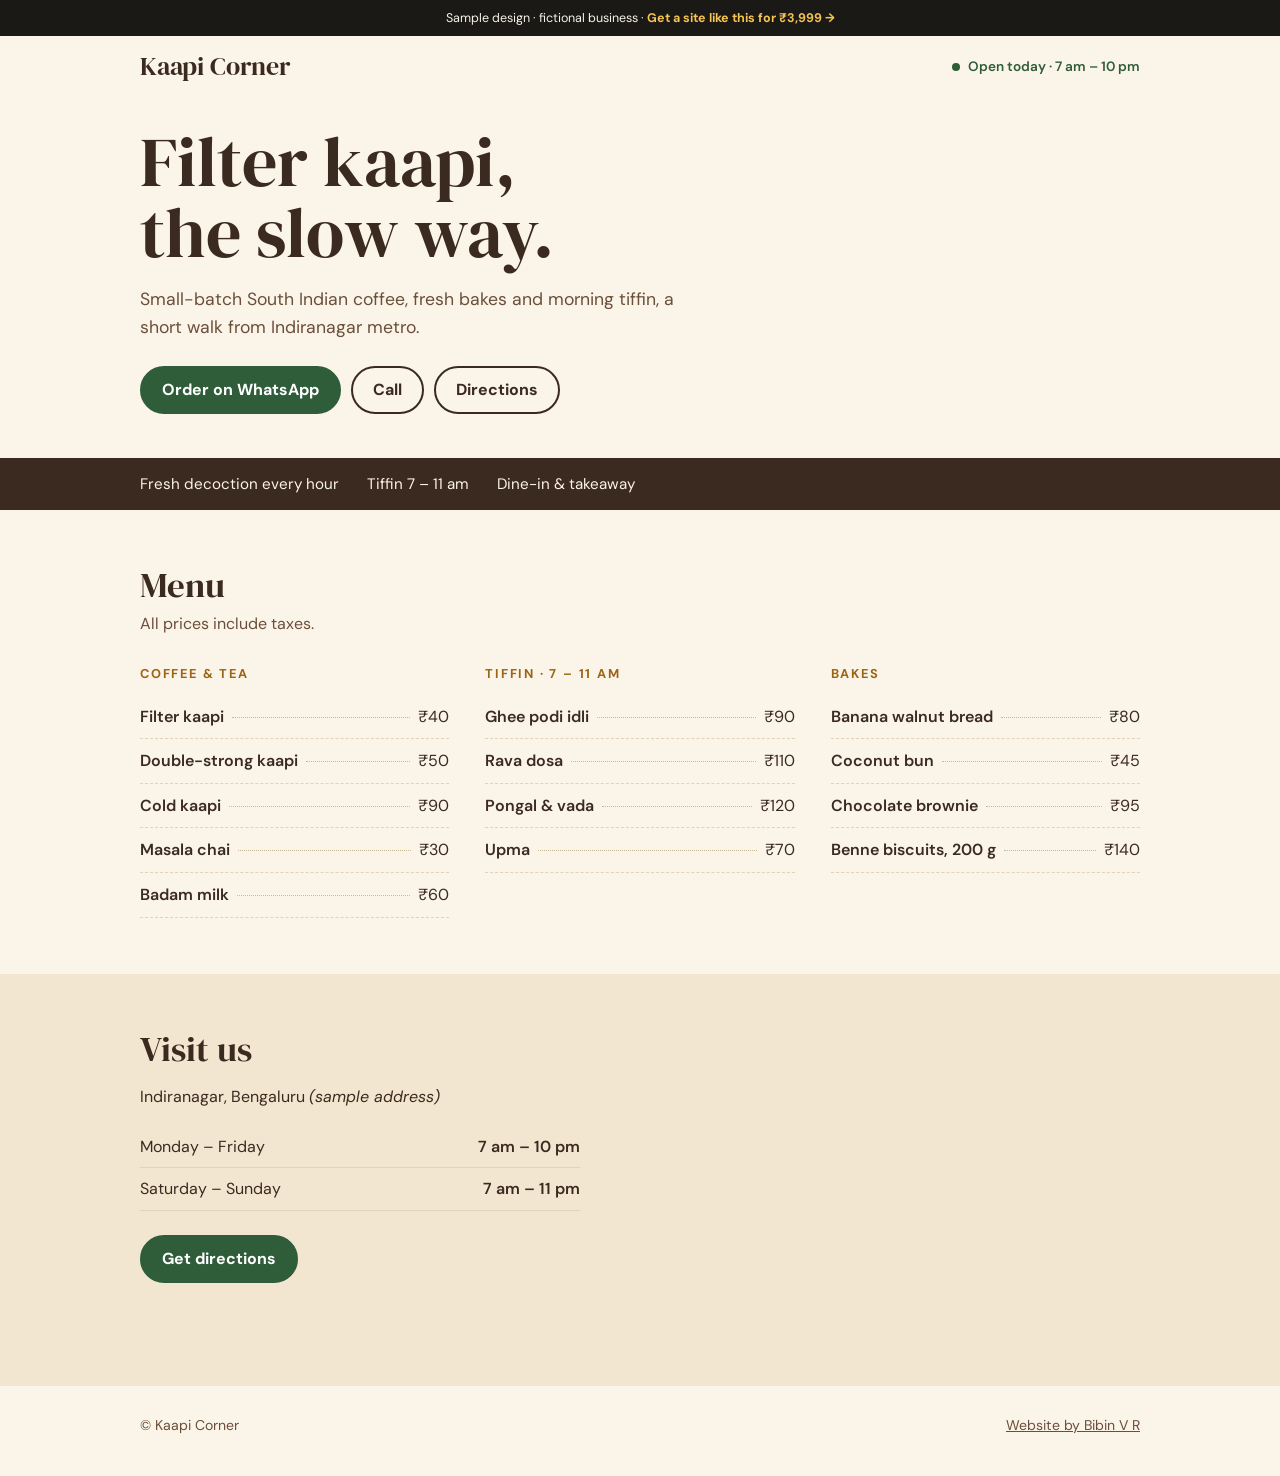
==== samples/cafe/index.html @ c6b63362 "Websites in 24 hours: landing page, 3 sample sites, policy pages" ====
<!doctype html>
<html lang="en">
<head>
<meta charset="utf-8">
<meta name="viewport" content="width=device-width, initial-scale=1">
<meta name="robots" content="noindex">
<title>Kaapi Corner · Filter coffee &amp; tiffin, Indiranagar (sample site)</title>
<link rel="preconnect" href="https://fonts.googleapis.com">
<link rel="preconnect" href="https://fonts.gstatic.com" crossorigin>
<link href="https://fonts.googleapis.com/css2?family=DM+Sans:opsz,wght@9..40,400;9..40,600;9..40,700&family=DM+Serif+Display&display=swap" rel="stylesheet">
<style>
:root{--cream:#FBF4E8;--cream-2:#F3E6D0;--coffee:#3B2A20;--coffee-2:#6B4F3A;--leaf:#2F5D3A;--brass:#9C6516;--line:#E2D2B8}
*{box-sizing:border-box}
body{margin:0;background:var(--cream);color:var(--coffee);font:400 16px/1.6 "DM Sans",system-ui,sans-serif}
a{color:inherit}
:focus-visible{outline:3px solid var(--brass);outline-offset:3px}
.sample-bar{display:block;background:#1B1915;color:#F7F3EA;font-size:12.5px;text-align:center;padding:8px 12px;text-decoration:none}
.sample-bar b{color:#F5C451}
.wrap{max-width:1040px;margin:0 auto;padding:0 20px}
header.site{display:flex;justify-content:space-between;align-items:center;flex-wrap:wrap;gap:8px 12px;padding:18px 0}
.logo{font:400 1.6rem/1 "DM Serif Display",Georgia,serif;text-decoration:none}
.open-now{font-size:.85rem;font-weight:600;color:var(--leaf);display:flex;align-items:center;gap:8px}
.open-now::before{content:"";width:8px;height:8px;border-radius:50%;background:var(--leaf)}
.hero{padding:28px 0 44px}
.hero h1{font:400 clamp(2.6rem,9vw,4.4rem)/1.02 "DM Serif Display",Georgia,serif;margin:0;max-width:12ch}
.hero p{font-size:1.1rem;color:var(--coffee-2);max-width:32em;margin:16px 0 0}
.cta{display:flex;flex-wrap:wrap;gap:10px;margin-top:24px}
.btn{display:inline-flex;align-items:center;min-height:48px;padding:0 20px;border-radius:999px;font-weight:700;text-decoration:none;border:2px solid var(--coffee)}
.btn-main{background:var(--leaf);border-color:var(--leaf);color:#fff}
.btn-alt{background:transparent;color:var(--coffee)}
.band{background:var(--coffee);color:var(--cream);padding:14px 0;font-size:.95rem}
.band .wrap{display:flex;flex-wrap:wrap;gap:6px 28px}
.menu{padding:56px 0}
.menu h2,.visit h2{font:400 2.2rem/1.1 "DM Serif Display",Georgia,serif;margin:0 0 6px}
.menu .note{color:var(--coffee-2);margin:0 0 28px}
.cols{display:grid;grid-template-columns:repeat(3,minmax(0,1fr));gap:36px}
.cols h3{font-size:.8rem;letter-spacing:.14em;text-transform:uppercase;color:var(--brass);margin:0 0 10px}
.item{display:flex;align-items:baseline;gap:8px;padding:9px 0;border-bottom:1px dashed var(--line)}
.item .name{font-weight:600}
.item .dots{flex:1;border-bottom:1px dotted #CDB896;transform:translateY(-4px)}
.visit{background:var(--cream-2);padding:56px 0}
.visit .grid{display:grid;grid-template-columns:minmax(0,1fr) minmax(0,1.2fr);gap:32px;align-items:start}
.hours{width:100%;border-collapse:collapse;margin-top:14px}
.hours td{padding:8px 0;border-bottom:1px solid var(--line)}
.hours td:last-child{text-align:right;font-weight:600}
.map{width:100%;height:300px;border:0;border-radius:14px}
footer{padding:28px 0 40px;font-size:.88rem;color:var(--coffee-2)}
footer .wrap{display:flex;flex-wrap:wrap;justify-content:space-between;gap:8px}
.toast{position:fixed;left:50%;bottom:20px;transform:translateX(-50%);background:#1B1915;color:#fff;padding:12px 16px;border-radius:10px;font-size:.9rem;width:max-content;max-width:90vw;opacity:0;pointer-events:none;transition:opacity .2s}
.toast.show{opacity:1}
@media (max-width:760px){.cols,.visit .grid{grid-template-columns:1fr;gap:24px}}
@media (prefers-reduced-motion:reduce){.toast{transition:none}}
</style>
</head>
<body>
<a class="sample-bar" href="../../#pricing" target="_top">Sample design · fictional business · <b>Get a site like this for ₹3,999 →</b></a>
<div class="wrap">
  <header class="site">
    <a class="logo" href="#">Kaapi Corner</a>
    <span class="open-now">Open today · 7 am – 10 pm</span>
  </header>
  <section class="hero">
    <h1>Filter kaapi, the slow way.</h1>
    <p>Small-batch South Indian coffee, fresh bakes and morning tiffin, a short walk from Indiranagar metro.</p>
    <div class="cta">
      <a class="btn btn-main" href="#" data-demo="opens a WhatsApp chat with you">Order on WhatsApp</a>
      <a class="btn btn-alt" href="#" data-demo="calls your number">Call</a>
      <a class="btn btn-alt" href="#visit">Directions</a>
    </div>
  </section>
</div>
<div class="band"><div class="wrap"><span>Fresh decoction every hour</span><span>Tiffin 7 – 11 am</span><span>Dine-in &amp; takeaway</span></div></div>
<section class="menu">
  <div class="wrap">
    <h2>Menu</h2>
    <p class="note">All prices include taxes.</p>
    <div class="cols">
      <div>
        <h3>Coffee &amp; tea</h3>
        <div class="item"><span class="name">Filter kaapi</span><span class="dots"></span><span>₹40</span></div>
        <div class="item"><span class="name">Double-strong kaapi</span><span class="dots"></span><span>₹50</span></div>
        <div class="item"><span class="name">Cold kaapi</span><span class="dots"></span><span>₹90</span></div>
        <div class="item"><span class="name">Masala chai</span><span class="dots"></span><span>₹30</span></div>
        <div class="item"><span class="name">Badam milk</span><span class="dots"></span><span>₹60</span></div>
      </div>
      <div>
        <h3>Tiffin · 7 – 11 am</h3>
        <div class="item"><span class="name">Ghee podi idli</span><span class="dots"></span><span>₹90</span></div>
        <div class="item"><span class="name">Rava dosa</span><span class="dots"></span><span>₹110</span></div>
        <div class="item"><span class="name">Pongal &amp; vada</span><span class="dots"></span><span>₹120</span></div>
        <div class="item"><span class="name">Upma</span><span class="dots"></span><span>₹70</span></div>
      </div>
      <div>
        <h3>Bakes</h3>
        <div class="item"><span class="name">Banana walnut bread</span><span class="dots"></span><span>₹80</span></div>
        <div class="item"><span class="name">Coconut bun</span><span class="dots"></span><span>₹45</span></div>
        <div class="item"><span class="name">Chocolate brownie</span><span class="dots"></span><span>₹95</span></div>
        <div class="item"><span class="name">Benne biscuits, 200 g</span><span class="dots"></span><span>₹140</span></div>
      </div>
    </div>
  </div>
</section>
<section class="visit" id="visit">
  <div class="wrap grid">
    <div>
      <h2>Visit us</h2>
      <p>Indiranagar, Bengaluru <em>(sample address)</em></p>
      <table class="hours">
        <tr><td>Monday – Friday</td><td>7 am – 10 pm</td></tr>
        <tr><td>Saturday – Sunday</td><td>7 am – 11 pm</td></tr>
      </table>
      <div class="cta">
        <a class="btn btn-main" href="#" data-demo="opens Google Maps directions to your shop">Get directions</a>
      </div>
    </div>
    <iframe class="map" title="Map of Indiranagar, Bengaluru" loading="lazy" referrerpolicy="no-referrer-when-downgrade" src="https://maps.google.com/maps?q=Indiranagar%2C%20Bengaluru&amp;z=14&amp;output=embed"></iframe>
  </div>
</section>
<footer><div class="wrap"><span>© Kaapi Corner</span><a href="../../" target="_top">Website by Bibin V R</a></div></footer>
<div class="toast" role="status" aria-live="polite"></div>
<script>
document.querySelectorAll('[data-demo]').forEach(function (a) {
  a.addEventListener('click', function (e) {
    e.preventDefault();
    var t = document.querySelector('.toast');
    t.textContent = 'Sample site. On your site, this button ' + a.dataset.demo + '.';
    t.classList.add('show');
    clearTimeout(window.__t); window.__t = setTimeout(function () { t.classList.remove('show'); }, 2800);
  });
});
</script>
</body>
</html>
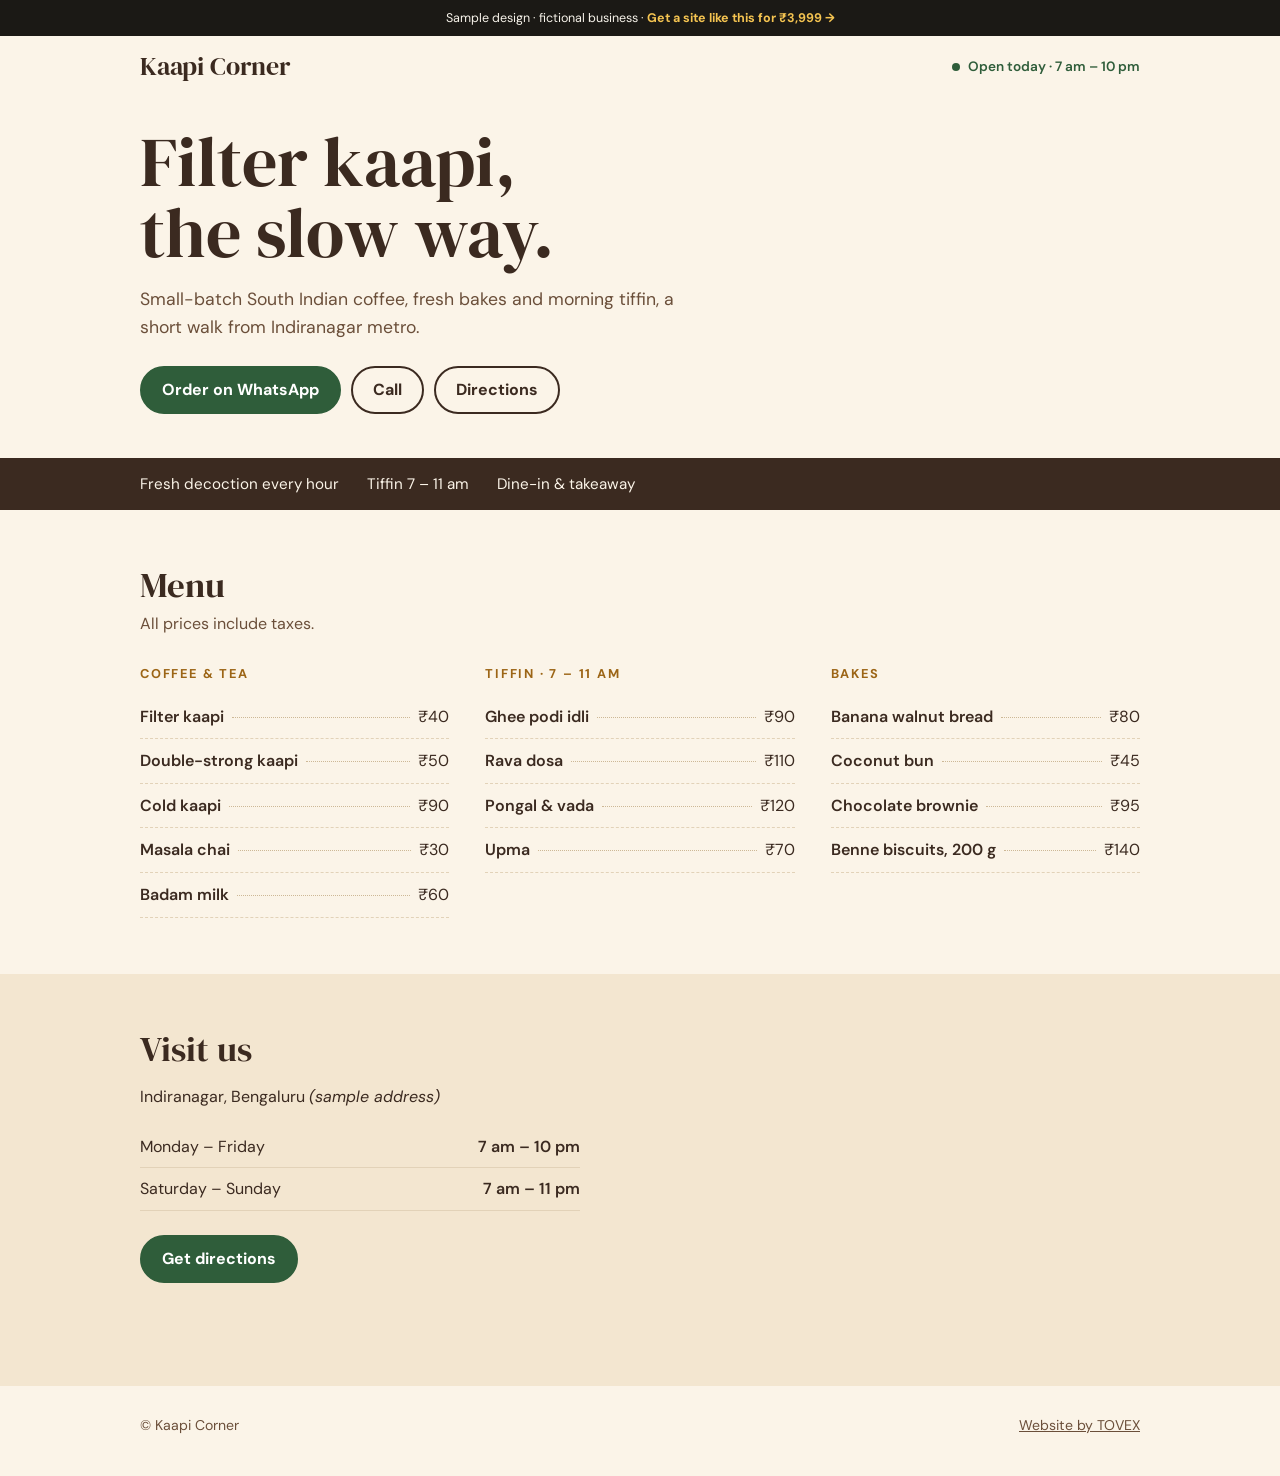
==== commit 63b49f17: "Rebrand to TOVEX, contact@tovex.cc, new payment link" ====
--- a/samples/cafe/index.html
+++ b/samples/cafe/index.html
@@ -116,7 +116,7 @@
     <iframe class="map" title="Map of Indiranagar, Bengaluru" loading="lazy" referrerpolicy="no-referrer-when-downgrade" src="https://maps.google.com/maps?q=Indiranagar%2C%20Bengaluru&amp;z=14&amp;output=embed"></iframe>
   </div>
 </section>
-<footer><div class="wrap"><span>© Kaapi Corner</span><a href="../../" target="_top">Website by Bibin V R</a></div></footer>
+<footer><div class="wrap"><span>© Kaapi Corner</span><a href="../../" target="_top">Website by TOVEX</a></div></footer>
 <div class="toast" role="status" aria-live="polite"></div>
 <script>
 document.querySelectorAll('[data-demo]').forEach(function (a) {
